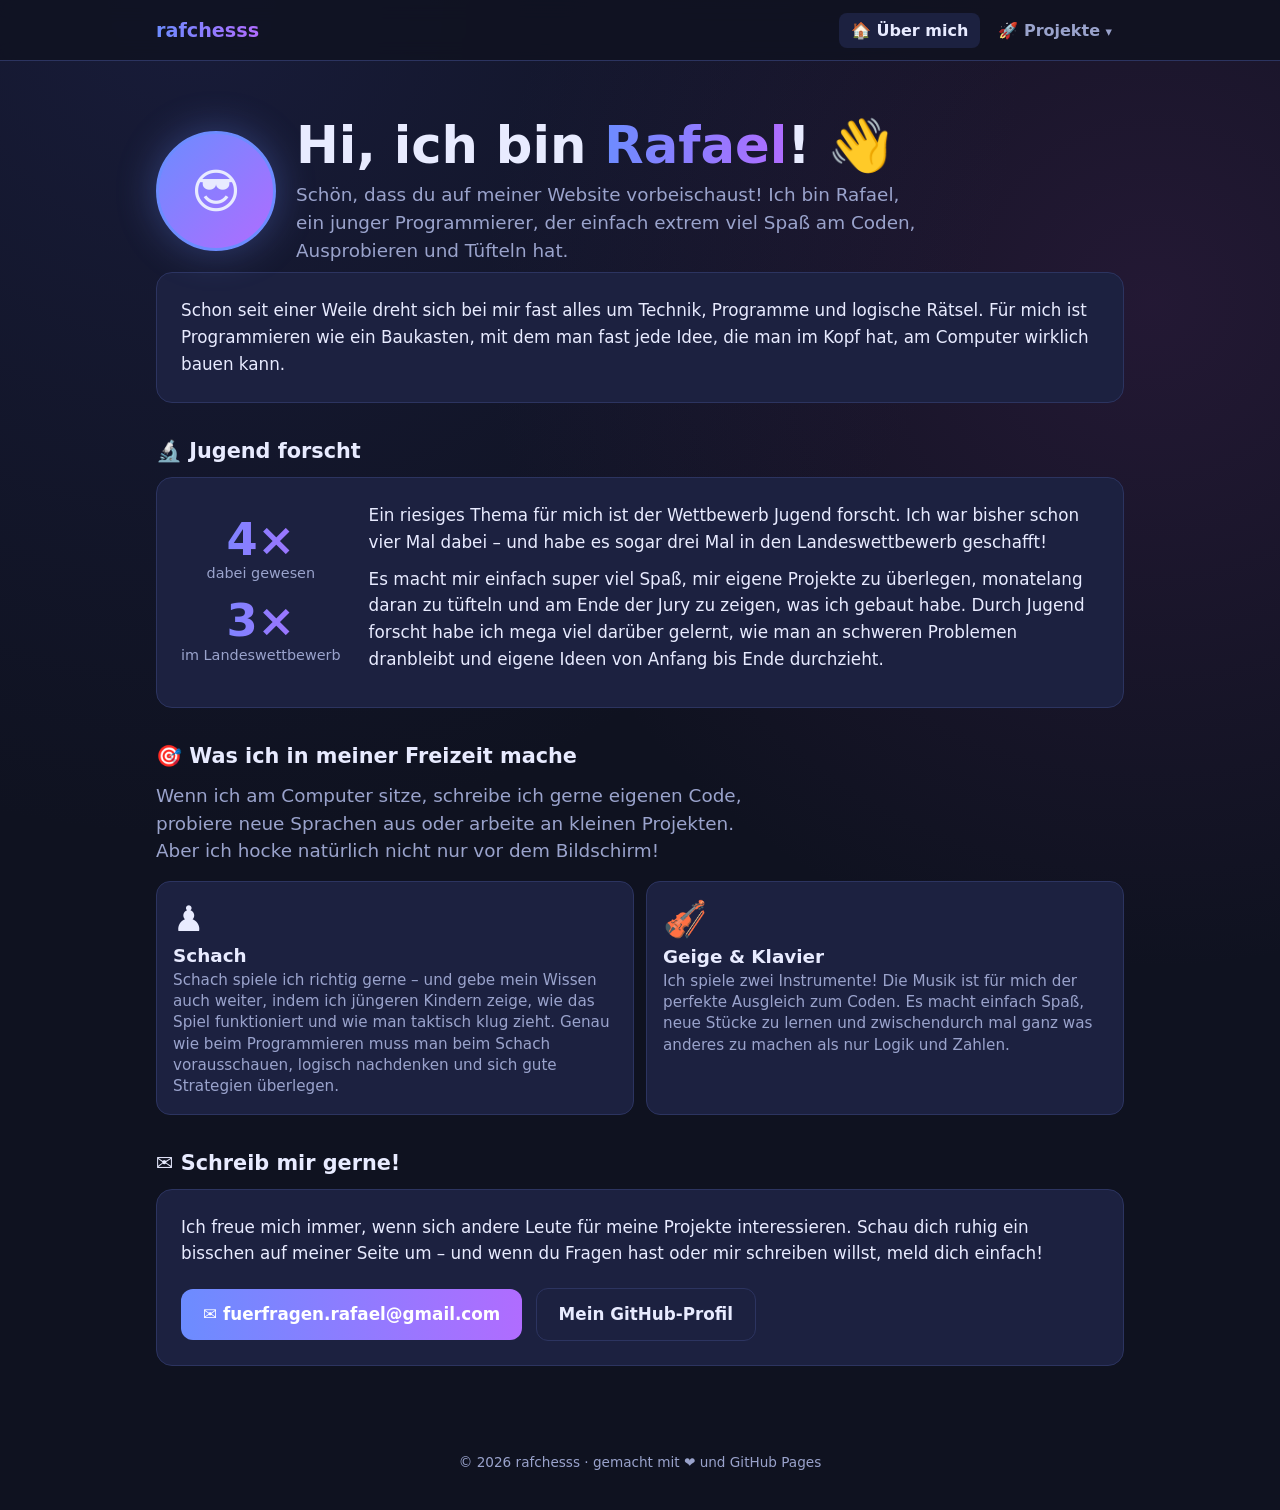
==== index.html @ bb2b8c10 "Persönliche Website: Über mich und Projekte Co-Authored-By: Claude Opus 5.5 <noreply@anthropic.com>" ====
<!DOCTYPE html>
<html lang="de">
<head>
<meta charset="UTF-8">
<meta name="viewport" content="width=device-width, initial-scale=1">
<title>rafchesss</title>
<style>
  :root {
    --bg: #0f1220; --bg2: #161a2e; --card: #1c2140; --card2: #232a50; --text: #e8ebff; --muted: #9aa3cc;
    --accent: #6c8cff; --accent2: #b06cff; --border: #2c3460; --ok: #4cd29a;
  }
  * { box-sizing: border-box; }
  html { scroll-behavior: smooth; }
  body {
    margin: 0; font-family: system-ui, "Segoe UI", sans-serif; color: var(--text); background: var(--bg);
    background-image: radial-gradient(circle at 15% 0%, #2a2f6b55, transparent 45%), radial-gradient(circle at 90% 20%, #5b2a6b44, transparent 40%);
    min-height: 100vh;
  }
  a { color: inherit; }

  /* ---------- Navigation ---------- */
  nav {
    position: sticky; top: 0; z-index: 10; backdrop-filter: blur(10px);
    background: #0f1220cc; border-bottom: 1px solid var(--border);
  }
  .nav-inner { max-width: 1000px; margin: 0 auto; padding: 0 16px; display: flex; align-items: center; gap: 6px; height: 60px; }
  .logo { font-weight: 800; font-size: 1.2rem; text-decoration: none; margin-right: auto;
    background: linear-gradient(90deg, var(--accent), var(--accent2)); -webkit-background-clip: text; background-clip: text; color: transparent; }
  .nav-link, .drop-btn {
    font: inherit; color: var(--muted); background: none; border: 0; cursor: pointer; text-decoration: none;
    padding: 8px 12px; border-radius: 8px; font-weight: 600;
  }
  .nav-link:hover, .drop-btn:hover, .nav-link.active, .drop-btn.active { color: var(--text); background: var(--card); }
  .dropdown { position: relative; }
  .drop-btn .arrow { display: inline-block; transition: transform .2s; font-size: .8em; }
  .dropdown.open .arrow { transform: rotate(180deg); }
  .drop-menu {
    position: absolute; right: 0; top: calc(100% + 8px); min-width: 260px; padding: 6px;
    background: var(--card); border: 1px solid var(--border); border-radius: 12px; box-shadow: 0 12px 40px #0008;
    display: none;
  }
  .dropdown.open .drop-menu { display: block; }
  .drop-menu a { display: flex; gap: 10px; align-items: center; padding: 10px 12px; border-radius: 8px; text-decoration: none; }
  .drop-menu a:hover { background: var(--card2); }
  .drop-menu .emoji { font-size: 1.4rem; }
  .drop-menu small { display: block; color: var(--muted); }
  .drop-menu hr { border: 0; border-top: 1px solid var(--border); margin: 6px 4px; }
  .drop-menu .soon { padding: 10px 12px; color: var(--muted); font-style: italic; }

  /* ---------- Inhalt ---------- */
  main { max-width: 1000px; margin: 0 auto; padding: 32px 16px 64px; }
  .page { animation: fade .3s ease; }
  @keyframes fade { from { opacity: 0; transform: translateY(8px); } to { opacity: 1; transform: none; } }
  h1 { font-size: clamp(2rem, 6vw, 3.2rem); margin: 0 0 8px; line-height: 1.1; }
  h2 { margin: 36px 0 14px; font-size: 1.3rem; }
  .gradient { background: linear-gradient(90deg, var(--accent), var(--accent2)); -webkit-background-clip: text; background-clip: text; color: transparent; }
  .lead { color: var(--muted); font-size: 1.15rem; margin: 0; max-width: 620px; line-height: 1.5; }
  .hero { padding: 24px 0 8px; }
  .greeting { color: var(--accent); font-weight: 700; margin-bottom: 6px; }

  .tiles { display: grid; grid-template-columns: repeat(auto-fit, minmax(170px, 1fr)); gap: 12px; margin-top: 28px; }
  .tile { background: var(--card); border: 1px solid var(--border); border-radius: 14px; padding: 16px; }
  .tile .num { font-size: 2rem; font-weight: 800; }
  .tile .lbl { color: var(--muted); font-size: .9rem; }

  .cards { display: grid; grid-template-columns: repeat(auto-fill, minmax(280px, 1fr)); gap: 16px; }
  .card {
    display: block; text-decoration: none; background: var(--card); border: 1px solid var(--border); border-radius: 16px;
    padding: 20px; transition: transform .15s, border-color .15s;
  }
  .card:hover { transform: translateY(-3px); border-color: var(--accent); }
  .card .emoji { font-size: 2.4rem; }
  .card h3 { margin: 10px 0 6px; font-size: 1.2rem; }
  .card p { margin: 0; color: var(--muted); line-height: 1.45; }
  .card.placeholder { border-style: dashed; display: flex; align-items: center; justify-content: center; color: var(--muted); min-height: 150px; text-align: center; }
  .card.placeholder:hover { transform: none; border-color: var(--border); }
  .tags { display: flex; flex-wrap: wrap; gap: 6px; margin-top: 12px; }
  .tag { font-size: .8rem; padding: 3px 9px; border-radius: 99px; background: var(--card2); color: var(--muted); }

  .ptitle { display: flex; align-items: center; gap: 14px; flex-wrap: wrap; }
  .pemoji { font-size: 1.1em; }
  .pshort { font-size: 1.25rem; font-weight: 600; color: var(--accent); margin: 4px 0 22px; }
  .pdesc { color: var(--text); font-size: 1.08rem; line-height: 1.65; max-width: 720px; margin: 0;
    background: var(--card); border: 1px solid var(--border); border-radius: 16px; padding: 20px 22px; }
  .pdesc p { margin: 0 0 14px; } .pdesc p:last-child { margin-bottom: 0; }
  .timeline { list-style: none; margin: 0; padding: 0 0 0 4px; position: relative; }
  .timeline::before { content: ''; position: absolute; left: 25px; top: 10px; bottom: 10px; width: 3px; border-radius: 3px;
    background: linear-gradient(var(--accent), var(--accent2)); }
  .timeline li { position: relative; display: flex; align-items: center; gap: 16px; padding: 8px 0; }
  .tl-dot { position: relative; z-index: 1; flex: 0 0 auto; width: 44px; height: 44px; border-radius: 50%; display: flex; align-items: center; justify-content: center;
    font-size: 1.3rem; background: var(--card); border: 2px solid var(--accent); }
  .tl-date { color: var(--muted); font-variant-numeric: tabular-nums; min-width: 92px; }
  .tl-text { font-weight: 700; font-size: 1.05rem; }
  .pbtns { margin-top: 28px; display: flex; gap: 10px; flex-wrap: wrap; }
  .pbtns .btn { margin: 0; }
  .project-head { display: flex; gap: 18px; align-items: center; flex-wrap: wrap; }
  .project-head .emoji { font-size: 4rem; }
  .btn {
    display: inline-block; text-decoration: none; font-weight: 700; padding: 12px 22px; border-radius: 12px;
    background: linear-gradient(90deg, var(--accent), var(--accent2)); color: #fff; margin-top: 20px;
  }
  .btn:hover { filter: brightness(1.1); }
  .btn.ghost { background: var(--card); border: 1px solid var(--border); color: var(--text); margin-left: 8px; }
  .features { display: grid; grid-template-columns: repeat(auto-fit, minmax(220px, 1fr)); gap: 12px; }
  .feature { background: var(--card); border: 1px solid var(--border); border-radius: 14px; padding: 16px; }
  .feature b { display: block; margin-bottom: 4px; }
  .feature span { color: var(--muted); font-size: .95rem; line-height: 1.4; }
  .about { background: var(--card); border: 1px solid var(--border); border-radius: 16px; padding: 24px; line-height: 1.6; font-size: 1.05rem; }
  .me { display: flex; gap: 20px; align-items: center; flex-wrap: wrap; }
  .avatar {
    flex: 0 0 auto; overflow: hidden; border: 3px solid var(--accent);
    width: 120px; height: 120px; border-radius: 50%; display: flex; align-items: center; justify-content: center; font-size: 3rem;
    background: linear-gradient(135deg, var(--accent), var(--accent2)); box-shadow: 0 0 40px #6c8cff55;
  }
  .facts { display: grid; grid-template-columns: repeat(auto-fit, minmax(220px, 1fr)); gap: 12px; }
  .avatar img { width: 100%; height: 100%; object-fit: cover; display: block; }
  .jf { display: grid; grid-template-columns: auto 1fr; gap: 28px; align-items: center; }
  .jf p { margin: 0 0 10px; }
  .jf-stats { display: flex; flex-direction: column; gap: 14px; text-align: center; }
  .jf-stats .num { font-size: 2.8rem; font-weight: 800; line-height: 1; }
  .jf-stats .lbl { color: var(--muted); font-size: .9rem; }
  .hobby .he { font-size: 2.2rem; margin-bottom: 6px; }
  .hobby b { font-size: 1.15rem; }
  @media (max-width: 560px) { .jf { grid-template-columns: 1fr; } .jf-stats { flex-direction: row; justify-content: space-around; } }
  .fact { display: flex; gap: 12px; align-items: center; background: var(--card); border: 1px solid var(--border); border-radius: 14px; padding: 14px 16px; }
  .fe { font-size: 1.8rem; }
  .fk { color: var(--muted); font-size: .85rem; }
  .fv { font-weight: 700; }
  .fv.empty { color: var(--muted); font-weight: 400; font-style: italic; }
  .tag.big { font-size: 1rem; padding: 6px 14px; }

  footer { text-align: center; color: var(--muted); font-size: .85rem; padding: 24px 16px 40px; }
  footer a { color: var(--text); font-weight: 700; }

  .legal-link { display: flex; align-items: center; justify-content: center; gap: 10px; margin-top: 40px; padding: 16px;
    background: var(--card); border: 1px solid var(--border); border-radius: 16px; text-decoration: none; font-weight: 700; font-size: 1.1rem; }
  .legal-link:hover { border-color: var(--accent); }
  .legal { max-width: 760px; }
  .legal h2 { margin-top: 32px; }
  .legal h3 { margin: 18px 0 6px; font-size: 1.05rem; }
  .legal p { line-height: 1.6; }
  .legal a { color: var(--accent); }
  .legal .about p { margin: 0; }
  .legal .fill { color: #ff7b7b; font-weight: 700; }
  .legal small { color: var(--muted); }

  @media (max-width: 560px) {
    .nav-link, .drop-btn { padding: 8px 8px; }
    .drop-menu { position: fixed; left: 12px; right: 12px; top: 64px; min-width: 0; }
    .btn.ghost { margin-left: 0; }
  }
</style>
</head>
<body>

<nav>
  <div class="nav-inner">
    <a class="logo" href="#home" id="logo"></a>
    <a class="nav-link" href="#home" data-page="home">🏠 Über mich</a>
    <div class="dropdown" id="dropdown">
      <button class="drop-btn" id="dropBtn" aria-haspopup="true" aria-expanded="false">🚀 Projekte <span class="arrow">▾</span></button>
      <div class="drop-menu" id="dropMenu"></div>
    </div>
  </div>
</nav>

<main id="app"></main>

<footer id="footer"></footer>

<script>
/* =====================================================================
   HIER KANNST DU DEINE SEITE ÄNDERN – einfach den Text zwischen den
   Anführungszeichen '…' austauschen. Den Rest musst du nicht anfassen.
   ===================================================================== */

const ICH = {
  name: 'rafchesss',            // steht oben links im Menü
  vorname: 'Rafael',
  profilbild: 'https://github.com/rafchesss-blip.png?size=240',
  github: 'https://github.com/rafchesss-blip',
  // E-Mail in zwei Teilen, damit Spam-Programme sie schwerer finden
  email: ['fuerfragen.rafael', 'gmail.com'],

  intro: 'Schön, dass du auf meiner Website vorbeischaust! Ich bin Rafael, ein junger Programmierer, der einfach extrem viel Spaß am Coden, Ausprobieren und Tüfteln hat.',

  ueberMich: 'Schon seit einer Weile dreht sich bei mir fast alles um Technik, Programme und logische Rätsel. Für mich ist Programmieren wie ein Baukasten, mit dem man fast jede Idee, die man im Kopf hat, am Computer wirklich bauen kann.',

  jugendForscht: {
    teilnahmen: 4,
    landeswettbewerb: 3,
    text: [
      'Ein riesiges Thema für mich ist der Wettbewerb Jugend forscht. Ich war bisher schon vier Mal dabei – und habe es sogar drei Mal in den Landeswettbewerb geschafft!',
      'Es macht mir einfach super viel Spaß, mir eigene Projekte zu überlegen, monatelang daran zu tüfteln und am Ende der Jury zu zeigen, was ich gebaut habe. Durch Jugend forscht habe ich mega viel darüber gelernt, wie man an schweren Problemen dranbleibt und eigene Ideen von Anfang bis Ende durchzieht.',
    ],
  },

  freizeit: 'Wenn ich am Computer sitze, schreibe ich gerne eigenen Code, probiere neue Sprachen aus oder arbeite an kleinen Projekten. Aber ich hocke natürlich nicht nur vor dem Bildschirm!',

  // Hobbys: [Emoji, Titel, Text]
  hobbys: [
    ['♟️', 'Schach', 'Schach spiele ich richtig gerne – und gebe mein Wissen auch weiter, indem ich jüngeren Kindern zeige, wie das Spiel funktioniert und wie man taktisch klug zieht. Genau wie beim Programmieren muss man beim Schach vorausschauen, logisch nachdenken und sich gute Strategien überlegen.'],
    ['🎻', 'Geige & Klavier', 'Ich spiele zwei Instrumente! Die Musik ist für mich der perfekte Ausgleich zum Coden. Es macht einfach Spaß, neue Stücke zu lernen und zwischendurch mal ganz was anderes zu machen als nur Logik und Zahlen.'],
  ],

  // ---------- IMPRESSUM ----------
  // Zurzeit ausgeschaltet. Zum Einschalten auf true setzen – dann erscheint
  // unten auf „Über mich“ und in der Fußzeile ein Link zum Impressum.
  impressumAnzeigen: false,
  // Alles in [eckigen Klammern] MUSST du durch echte Angaben ersetzen –
  // solange etwas in [Klammern] steht, wird es im Impressum rot angezeigt.
  // Die Adresse muss eine echte Post-Adresse sein (kein Postfach).
  impressum: {
    name: 'Rafael [NACHNAME]',
    strasse: '[Straße Hausnummer]',
    ort: '[PLZ Ort]',
    telefon: '',                // optional, z. B. '+49 123 456789' – leer lassen = wird nicht angezeigt
    // Wenn du unter 18 bist: Name eines Elternteils, der mitverantwortlich ist (gleiche Adresse).
    // Leer lassen '' = wird nicht angezeigt.
    elternteil: '[Vorname Nachname eines Elternteils]',
  },

  kontakt: 'Ich freue mich immer, wenn sich andere Leute für meine Projekte interessieren. Schau dich ruhig ein bisschen auf meiner Seite um – und wenn du Fragen hast oder mir schreiben willst, meld dich einfach!',
};

// So ist jedes Projekt aufgebaut:
//   name, emoji, kurz (ca. 5 Wörter), beschreibung (lang),
//   timeline: [Datum, Emoji, 2–3 Wörter], link (zum Austesten), code (GitHub)
const PROJEKTE = [
  {
    id: 'tipplerner',
    name: 'Tipplerner',
    emoji: '⌨️',
    kurz: '10-Finger-Tippen spielerisch lernen',
    // Lange Beschreibung: jeder Text in '…' ist ein eigener Absatz
    beschreibung: [
      'Ich wollte einfach mal etwas Neues lernen – und weil ich das 10-Finger-Tippen noch nicht konnte, habe ich mir genau das ausgesucht. Wer blind mit allen zehn Fingern tippt, schreibt nicht nur viel schneller, sondern muss auch nicht ständig auf die Tastatur schauen. Gerade beim Programmieren ist das super praktisch!',
      'Im Internet gibt es zwar viele Websites zum Tippen-Lernen, aber die meisten sind entweder ziemlich schlecht gemacht oder kosten Geld. Deshalb habe ich beschlossen: Ich baue mir mein eigenes Programm – kostenlos, ohne Werbung und genau so, wie ich es mir vorstelle.',
      'Besonders wichtig war mir, dass man selbst auswählen kann, was man üben möchte. Man gibt einfach die Tasten ein, die man gerade lernt, und der Tipplerner sucht dazu passende echte deutsche Wörter heraus. Gibt es mit diesen Tasten nicht genug Wörter, bekommt man zufällige Buchstabenfolgen. Am Ende sieht man, wie viele Wörter pro Minute (WPM) man geschafft hat und wie viel Prozent richtig waren.',
      'Danach kam mir die Idee, Spiele einzubauen, damit das Üben mehr Spaß macht: Buchstaben-Ballons, die auf spitze Spieße zufallen, Plattformen, die langsam in der Lava versinken, ein Autorennen gegen Computer-Autos oder sogar gegen den eigenen Rekord – und ein brennendes Seil, an dem man bis ins Weltall zur ISS klettert.',
      'Als ich die Spiele dann selbst ausprobiert habe, habe ich gemerkt, dass sie wirklich effektiv sind: Man will unbedingt weiterkommen und tippt dabei ganz automatisch schneller und genauer. So lernt man fast nebenbei – und hat trotzdem Spaß dabei.',
    ],
    timeline: [
      ['02.10.2026', '⌨️', 'Training gebaut'],
      ['03.10.2026', '🎈', 'Ballon-Spiel'],
      ['03.10.2026', '🌋', 'Lava-Spiel'],
      ['03.10.2026', '🏎️', 'Autorennen'],
      ['03.10.2026', '🧗', 'Seil-Klettern'],
      ['03.10.2026', '🌐', 'Online gestellt'],
    ],
    link: 'https://rafchesss-blip.github.io/tipplerner/',
    code: 'https://github.com/rafchesss-blip/tipplerner',
  },
  // Neues Projekt? Einfach den Block oben kopieren und hier einfügen.
];

/* ===================================================================== */

const $ = id => document.getElementById(id);
const esc = s => String(s).replace(/[&<>"']/g, c => ({ '&': '&amp;', '<': '&lt;', '>': '&gt;', '"': '&quot;', "'": '&#39;' }[c]));

function projectCard(p) {
  return `<a class="card" href="#projekt/${p.id}">
    <div class="emoji">${p.emoji}</div>
    <h3>${esc(p.name)}</h3>
    <p>${esc(p.kurz)}</p>
    <div class="tags">${(p.tags || []).map(t => `<span class="tag">${esc(t)}</span>`).join('')}</div>
  </a>`;
}

const PAGES = {
  home() {
    const jf = ICH.jugendForscht;
    return `
      <section class="hero">
        <div class="me">
          <div class="avatar"><img src="${esc(ICH.profilbild)}" alt="Profilbild von ${esc(ICH.vorname)}"
               onerror="this.parentNode.textContent='😎'"></div>
          <div>
            <h1>Hi, ich bin <span class="gradient">${esc(ICH.vorname)}</span>! 👋</h1>
            <p class="lead">${esc(ICH.intro)}</p>
          </div>
        </div>
      </section>

      <div class="about"><p style="margin:0">${esc(ICH.ueberMich)}</p></div>

      <h2>🔬 Jugend forscht</h2>
      <div class="about jf">
        <div class="jf-stats">
          <div><div class="num gradient">${jf.teilnahmen}×</div><div class="lbl">dabei gewesen</div></div>
          <div><div class="num gradient">${jf.landeswettbewerb}×</div><div class="lbl">im Landeswettbewerb</div></div>
        </div>
        <div>${jf.text.map(t => `<p>${esc(t)}</p>`).join('')}</div>
      </div>

      <h2>🎯 Was ich in meiner Freizeit mache</h2>
      <p class="lead" style="margin-bottom:16px">${esc(ICH.freizeit)}</p>
      <div class="features">
        ${ICH.hobbys.map(([e, t, d]) => `<div class="feature hobby"><div class="he">${e}</div><b>${esc(t)}</b><span>${esc(d)}</span></div>`).join('')}
      </div>

      <h2>✉️ Schreib mir gerne!</h2>
      <div class="about">
        <p style="margin-top:0">${esc(ICH.kontakt)}</p>
        <a class="btn" style="margin-top:4px" href="mailto:${esc(ICH.email.join('@'))}">✉️ ${esc(ICH.email.join('@'))}</a>
        <a class="btn ghost" style="margin-top:4px" href="${esc(ICH.github)}">Mein GitHub-Profil</a>
      </div>

      ${ICH.impressumAnzeigen ? `<a class="legal-link" href="#impressum">⚖️ Impressum &amp; Datenschutz</a>` : ''}`;
  },
  impressum() {
    if (!ICH.impressumAnzeigen) return PAGES.notfound();
    const im = ICH.impressum;
    // Platzhalter in [Klammern] rot markieren, damit man sie nicht vergisst
    const f = v => v.includes('[') ? `<span class="fill">${esc(v)}</span>` : esc(v);
    const mail = esc(ICH.email.join('@'));
    const adresse = `${f(im.strasse)}, ${f(im.ort)}`;
    return `<div class="legal">
      <h1>⚖️ Impressum</h1>
      <p class="lead">Angaben gemäß § 5 Digitale-Dienste-Gesetz (DDG)</p>

      <h2>Anbieter</h2>
      <div class="about"><p>${f(im.name)}<br>${f(im.strasse)}<br>${f(im.ort)}<br>Deutschland</p></div>

      <h2>Kontakt</h2>
      <div class="about"><p>E-Mail: <a href="mailto:${mail}">${mail}</a>${im.telefon ? `<br>Telefon: ${esc(im.telefon)}` : ''}</p></div>

      <h2>Verantwortlich für den Inhalt nach § 18 Abs. 2 MStV</h2>
      <div class="about"><p>${f(im.name)}${im.elternteil ? `<br>${f(im.elternteil)} (erziehungsberechtigt)` : ''}<br>${adresse}</p></div>

      <h2>Haftungsausschluss</h2>
      <h3>Haftung für Inhalte</h3>
      <p>Die Inhalte dieser Seite wurden mit größter Sorgfalt erstellt. Für die Richtigkeit, Vollständigkeit und Aktualität
         der Inhalte kann ich jedoch keine Gewähr übernehmen. Als Diensteanbieter bin ich gemäß § 7 Abs. 1 DDG für eigene
         Inhalte auf diesen Seiten nach den allgemeinen Gesetzen verantwortlich. Nach §§ 8 bis 10 DDG bin ich jedoch nicht
         verpflichtet, übermittelte oder gespeicherte fremde Informationen zu überwachen oder nach Umständen zu forschen,
         die auf eine rechtswidrige Tätigkeit hinweisen. Sobald mir Rechtsverletzungen bekannt werden, entferne ich die
         entsprechenden Inhalte umgehend.</p>
      <h3>Haftung für Links</h3>
      <p>Diese Seite enthält Links zu externen Websites Dritter (z. B. GitHub), auf deren Inhalte ich keinen Einfluss habe.
         Für die Inhalte der verlinkten Seiten ist stets der jeweilige Anbieter oder Betreiber verantwortlich. Zum Zeitpunkt
         der Verlinkung waren keine Rechtsverstöße erkennbar. Werden mir Rechtsverletzungen bekannt, entferne ich solche
         Links umgehend.</p>
      <h3>Urheberrecht</h3>
      <p>Die von mir erstellten Inhalte und Programme auf dieser Seite unterliegen dem deutschen Urheberrecht. Eine
         Vervielfältigung, Bearbeitung oder Verbreitung außerhalb der Grenzen des Urheberrechts bedarf meiner vorherigen
         Zustimmung, soweit im jeweiligen Code-Projekt auf GitHub keine andere Lizenz angegeben ist.</p>

      <h1 style="margin-top:56px">🔒 Datenschutz</h1>
      <p class="lead">Informationen nach Art. 13 Datenschutz-Grundverordnung (DSGVO)</p>

      <h2>Verantwortlicher</h2>
      <p>Verantwortlich für die Datenverarbeitung auf dieser Website ist ${f(im.name)}${im.elternteil ? ` (gemeinsam mit ${f(im.elternteil)})` : ''},
         ${adresse}, E-Mail: <a href="mailto:${mail}">${mail}</a>.</p>

      <h2>Hosting bei GitHub Pages</h2>
      <p>Diese Website und meine Projekte (z. B. der Tipplerner) werden bei GitHub Pages gehostet, einem Dienst der
         GitHub, Inc., 88 Colin P. Kelly Jr. Street, San Francisco, CA 94107, USA. Beim Aufruf der Seiten verarbeitet
         GitHub technisch notwendige Daten, insbesondere deine IP-Adresse, Datum und Uhrzeit des Zugriffs sowie Angaben
         zu Browser und Betriebssystem (Server-Logfiles). Das ist nötig, damit die Seite ausgeliefert und sicher betrieben
         werden kann. Rechtsgrundlage ist Art. 6 Abs. 1 lit. f DSGVO (berechtigtes Interesse an einer stabilen und sicheren
         Bereitstellung der Website). Dabei können Daten in die USA übermittelt werden; GitHub ist nach dem EU-US Data
         Privacy Framework zertifiziert. Mehr dazu in der
         <a href="https://docs.github.com/de/site-policy/privacy-policies/github-general-privacy-statement">Datenschutzerklärung von GitHub</a>.</p>
      <p>Mein Profilbild wird direkt von github.com geladen; auch dabei wird deine IP-Adresse an GitHub übertragen.</p>

      <h2>Keine Cookies, kein Tracking</h2>
      <p>Ich verwende keine Cookies, keine Analyse- oder Tracking-Tools und keine Werbung. Einige Projekte (z. B. der
         Tipplerner) speichern Einstellungen nur lokal in deinem Browser (Local Storage). Diese Daten bleiben auf deinem
         Gerät, werden nicht an mich übertragen und können jederzeit über die Browser-Einstellungen gelöscht werden.</p>

      <h2>Kontakt per E-Mail</h2>
      <p>Wenn du mir eine E-Mail schreibst, verwende ich deine Angaben (E-Mail-Adresse, Inhalt der Nachricht) nur, um dir
         zu antworten. Rechtsgrundlage ist Art. 6 Abs. 1 lit. f DSGVO. Die Nachricht wird gelöscht, sobald sie nicht mehr
         gebraucht wird.</p>

      <h2>Deine Rechte</h2>
      <p>Du hast das Recht auf Auskunft (Art. 15 DSGVO), Berichtigung (Art. 16), Löschung (Art. 17), Einschränkung der
         Verarbeitung (Art. 18), Datenübertragbarkeit (Art. 20) und Widerspruch (Art. 21). Außerdem kannst du dich bei
         einer Datenschutz-Aufsichtsbehörde beschweren (Art. 77 DSGVO). Schreib mir dafür einfach eine E-Mail.</p>

      <p><small>Stand: Oktober 2026</small></p>
      <a class="btn" href="#home">← Zurück</a>
    </div>`;
  },
  projekte() {
    return `<h1>🚀 Projekte</h1><p class="lead">Alles, was ich bisher gebaut habe.</p><h2></h2>
      <div class="cards">${PROJEKTE.map(projectCard).join('')}<div class="card placeholder">🛠️ Nächstes Projekt<br>kommt bald …</div></div>`;
  },
  projekt(id) {
    const p = PROJEKTE.find(x => x.id === id);
    if (!p) return PAGES.notfound();
    return `
      <h1 class="ptitle">${esc(p.name)} <span class="pemoji">${p.emoji}</span></h1>
      <p class="pshort">${esc(p.kurz)}</p>
      <div class="pdesc">${[].concat(p.beschreibung).map(t => `<p>${esc(t)}</p>`).join('')}</div>
      ${p.timeline && p.timeline.length ? `
      <h2>🗓️ Timeline</h2>
      <ol class="timeline">
        ${p.timeline.map(([d, e, t]) => `
          <li><span class="tl-dot">${e}</span><span class="tl-date">${esc(d)}</span><span class="tl-text">${esc(t)}</span></li>`).join('')}
      </ol>` : ''}
      <div class="pbtns">
        ${p.link ? `<a class="btn" href="${esc(p.link)}">▶ Austesten</a>` : ''}
        ${p.code ? `<a class="btn ghost" href="${esc(p.code)}">💻 Code ansehen</a>` : ''}
      </div>`;
  },
  notfound() {
    return `<h1>🤔 Nicht gefunden</h1><p class="lead">Diese Seite gibt es nicht.</p><a class="btn" href="#home">Zurück zu Home</a>`;
  },
};

function render() {
  const [page, arg] = (location.hash.slice(1) || 'home').split('/');
  const fn = PAGES[page] || PAGES.notfound;
  $('app').innerHTML = `<div class="page">${fn(arg)}</div>`;
  document.querySelectorAll('.nav-link').forEach(a => a.classList.toggle('active', a.dataset.page === page));
  $('dropBtn').classList.toggle('active', page === 'projekt' || page === 'projekte');
  closeMenu();
  window.scrollTo(0, 0);
  const p = page === 'projekt' && PROJEKTE.find(x => x.id === arg);
  document.title = p ? `${p.name} – ${ICH.name}` : page === 'impressum' ? `Impressum – ${ICH.name}` : ICH.name;
}

function buildMenu() {
  $('dropMenu').innerHTML = PROJEKTE.map(p => `
    <a href="#projekt/${p.id}"><span class="emoji">${p.emoji}</span><span>${esc(p.name)}<small>${esc(p.kurz)}</small></span></a>`).join('')
    + `<div class="soon">🛠️ Mehr kommt bald …</div><hr><a href="#projekte"><span class="emoji">📂</span><span>Alle Projekte</span></a>`;
}

function closeMenu() { $('dropdown').classList.remove('open'); $('dropBtn').setAttribute('aria-expanded', 'false'); }
$('dropBtn').addEventListener('click', e => {
  e.stopPropagation();
  const open = $('dropdown').classList.toggle('open');
  $('dropBtn').setAttribute('aria-expanded', open);
});
document.addEventListener('click', e => { if (!$('dropdown').contains(e.target)) closeMenu(); });
document.addEventListener('keydown', e => { if (e.key === 'Escape') closeMenu(); });
window.addEventListener('hashchange', render);

$('logo').textContent = ICH.name;
$('footer').innerHTML = `© ${new Date().getFullYear()} ${esc(ICH.name)} · gemacht mit ❤️ und GitHub Pages`
  + (ICH.impressumAnzeigen ? ` · <a href="#impressum">Impressum &amp; Datenschutz</a>` : '');
buildMenu();
render();
</script>
</body>
</html>
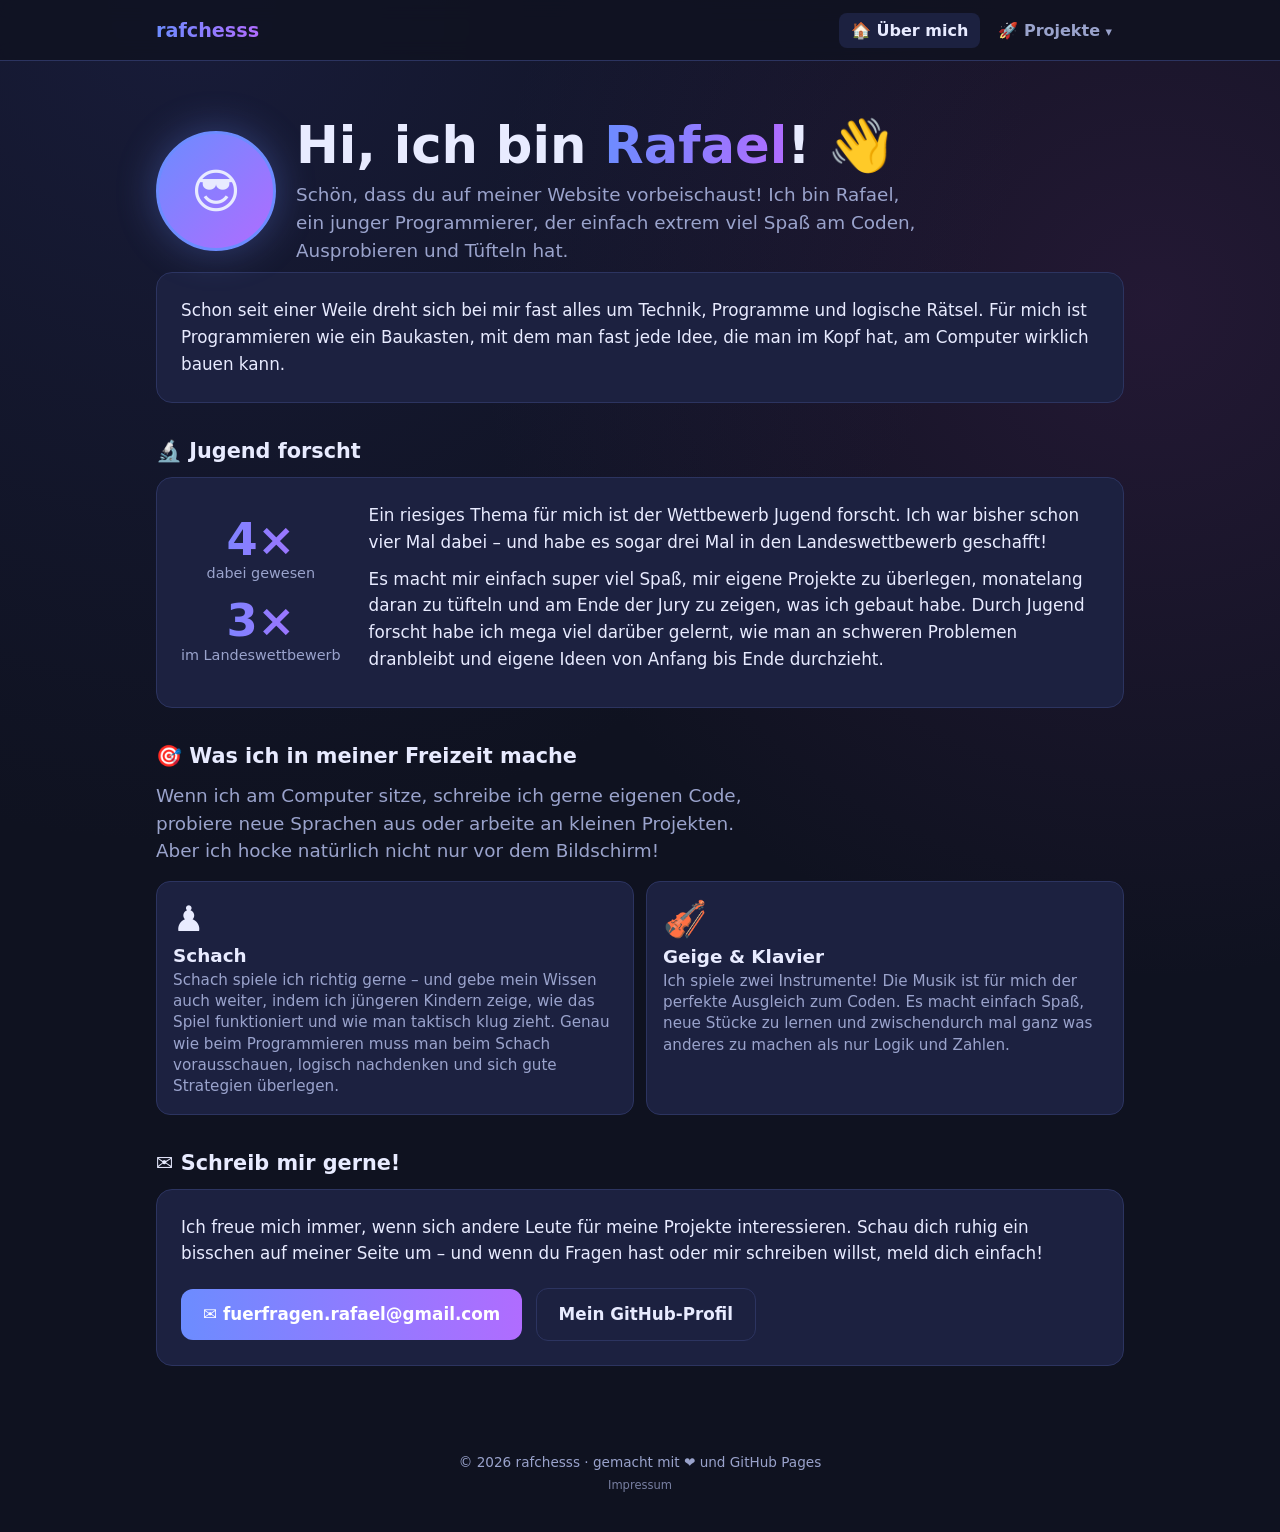
==== commit 59bd7fe3: "Kurzes Impressum in der Fußzeile, externe Links im neuen Tab Co-Authored-By: Claude Opus 5.5 <norepl" ====
--- a/index.html
+++ b/index.html
@@ -130,19 +130,11 @@
   .tag.big { font-size: 1rem; padding: 6px 14px; }
 
   footer { text-align: center; color: var(--muted); font-size: .85rem; padding: 24px 16px 40px; }
-  footer a { color: var(--text); font-weight: 700; }
-
-  .legal-link { display: flex; align-items: center; justify-content: center; gap: 10px; margin-top: 40px; padding: 16px;
-    background: var(--card); border: 1px solid var(--border); border-radius: 16px; text-decoration: none; font-weight: 700; font-size: 1.1rem; }
-  .legal-link:hover { border-color: var(--accent); }
-  .legal { max-width: 760px; }
-  .legal h2 { margin-top: 32px; }
-  .legal h3 { margin: 18px 0 6px; font-size: 1.05rem; }
-  .legal p { line-height: 1.6; }
+  footer .imp { display: block; width: fit-content; margin: 8px auto 0; font-size: .72rem; color: var(--muted); text-decoration: none; opacity: .75; }
+  footer .imp:hover { text-decoration: underline; opacity: 1; }
+  .legal { max-width: 640px; }
+  .legal p { line-height: 1.6; margin: 0 0 10px; } .legal p:last-child { margin-bottom: 0; }
   .legal a { color: var(--accent); }
-  .legal .about p { margin: 0; }
-  .legal .fill { color: #ff7b7b; font-weight: 700; }
-  .legal small { color: var(--muted); }
 
   @media (max-width: 560px) {
     .nav-link, .drop-btn { padding: 8px 8px; }
@@ -204,21 +196,12 @@
   ],
 
   // ---------- IMPRESSUM ----------
-  // Zurzeit ausgeschaltet. Zum Einschalten auf true setzen – dann erscheint
-  // unten auf „Über mich“ und in der Fußzeile ein Link zum Impressum.
-  impressumAnzeigen: false,
-  // Alles in [eckigen Klammern] MUSST du durch echte Angaben ersetzen –
-  // solange etwas in [Klammern] steht, wird es im Impressum rot angezeigt.
-  // Die Adresse muss eine echte Post-Adresse sein (kein Postfach).
-  impressum: {
-    name: 'Rafael [NACHNAME]',
-    strasse: '[Straße Hausnummer]',
-    ort: '[PLZ Ort]',
-    telefon: '',                // optional, z. B. '+49 123 456789' – leer lassen = wird nicht angezeigt
-    // Wenn du unter 18 bist: Name eines Elternteils, der mitverantwortlich ist (gleiche Adresse).
-    // Leer lassen '' = wird nicht angezeigt.
-    elternteil: '[Vorname Nachname eines Elternteils]',
-  },
+  // Steht klein unten in der Fußzeile. Jeder Text in '…' ist ein eigener Absatz.
+  impressum: [
+    'Dies ist eine rein private Website ohne geschäftliche Zwecke.',
+    'Hier wird nichts verkauft, es gibt keine Werbung und ich verdiene mit dieser Seite kein Geld. Ich stelle mich nur kurz vor und zeige meine eigenen Programmier-Projekte.',
+    'Die Seite wird bei GitHub Pages gehostet. Ich selbst verwende keine Cookies und kein Tracking.',
+  ],
 
   kontakt: 'Ich freue mich immer, wenn sich andere Leute für meine Projekte interessieren. Schau dich ruhig ein bisschen auf meiner Seite um – und wenn du Fragen hast oder mir schreiben willst, meld dich einfach!',
 };
@@ -304,83 +287,17 @@
       <div class="about">
         <p style="margin-top:0">${esc(ICH.kontakt)}</p>
         <a class="btn" style="margin-top:4px" href="mailto:${esc(ICH.email.join('@'))}">✉️ ${esc(ICH.email.join('@'))}</a>
-        <a class="btn ghost" style="margin-top:4px" href="${esc(ICH.github)}">Mein GitHub-Profil</a>
+        <a class="btn ghost" style="margin-top:4px" href="${esc(ICH.github)}" target="_blank" rel="noopener">Mein GitHub-Profil</a>
+      </div>`;
+  },
+  impressum() {
+    const mail = esc(ICH.email.join('@'));
+    return `<div class="legal">
+      <h1>Impressum</h1>
+      <div class="about">
+        ${ICH.impressum.map(t => `<p>${esc(t)}</p>`).join('')}
+        <p>Kontakt: <a href="mailto:${mail}">${mail}</a></p>
       </div>
-
-      ${ICH.impressumAnzeigen ? `<a class="legal-link" href="#impressum">⚖️ Impressum &amp; Datenschutz</a>` : ''}`;
-  },
-  impressum() {
-    if (!ICH.impressumAnzeigen) return PAGES.notfound();
-    const im = ICH.impressum;
-    // Platzhalter in [Klammern] rot markieren, damit man sie nicht vergisst
-    const f = v => v.includes('[') ? `<span class="fill">${esc(v)}</span>` : esc(v);
-    const mail = esc(ICH.email.join('@'));
-    const adresse = `${f(im.strasse)}, ${f(im.ort)}`;
-    return `<div class="legal">
-      <h1>⚖️ Impressum</h1>
-      <p class="lead">Angaben gemäß § 5 Digitale-Dienste-Gesetz (DDG)</p>
-
-      <h2>Anbieter</h2>
-      <div class="about"><p>${f(im.name)}<br>${f(im.strasse)}<br>${f(im.ort)}<br>Deutschland</p></div>
-
-      <h2>Kontakt</h2>
-      <div class="about"><p>E-Mail: <a href="mailto:${mail}">${mail}</a>${im.telefon ? `<br>Telefon: ${esc(im.telefon)}` : ''}</p></div>
-
-      <h2>Verantwortlich für den Inhalt nach § 18 Abs. 2 MStV</h2>
-      <div class="about"><p>${f(im.name)}${im.elternteil ? `<br>${f(im.elternteil)} (erziehungsberechtigt)` : ''}<br>${adresse}</p></div>
-
-      <h2>Haftungsausschluss</h2>
-      <h3>Haftung für Inhalte</h3>
-      <p>Die Inhalte dieser Seite wurden mit größter Sorgfalt erstellt. Für die Richtigkeit, Vollständigkeit und Aktualität
-         der Inhalte kann ich jedoch keine Gewähr übernehmen. Als Diensteanbieter bin ich gemäß § 7 Abs. 1 DDG für eigene
-         Inhalte auf diesen Seiten nach den allgemeinen Gesetzen verantwortlich. Nach §§ 8 bis 10 DDG bin ich jedoch nicht
-         verpflichtet, übermittelte oder gespeicherte fremde Informationen zu überwachen oder nach Umständen zu forschen,
-         die auf eine rechtswidrige Tätigkeit hinweisen. Sobald mir Rechtsverletzungen bekannt werden, entferne ich die
-         entsprechenden Inhalte umgehend.</p>
-      <h3>Haftung für Links</h3>
-      <p>Diese Seite enthält Links zu externen Websites Dritter (z. B. GitHub), auf deren Inhalte ich keinen Einfluss habe.
-         Für die Inhalte der verlinkten Seiten ist stets der jeweilige Anbieter oder Betreiber verantwortlich. Zum Zeitpunkt
-         der Verlinkung waren keine Rechtsverstöße erkennbar. Werden mir Rechtsverletzungen bekannt, entferne ich solche
-         Links umgehend.</p>
-      <h3>Urheberrecht</h3>
-      <p>Die von mir erstellten Inhalte und Programme auf dieser Seite unterliegen dem deutschen Urheberrecht. Eine
-         Vervielfältigung, Bearbeitung oder Verbreitung außerhalb der Grenzen des Urheberrechts bedarf meiner vorherigen
-         Zustimmung, soweit im jeweiligen Code-Projekt auf GitHub keine andere Lizenz angegeben ist.</p>
-
-      <h1 style="margin-top:56px">🔒 Datenschutz</h1>
-      <p class="lead">Informationen nach Art. 13 Datenschutz-Grundverordnung (DSGVO)</p>
-
-      <h2>Verantwortlicher</h2>
-      <p>Verantwortlich für die Datenverarbeitung auf dieser Website ist ${f(im.name)}${im.elternteil ? ` (gemeinsam mit ${f(im.elternteil)})` : ''},
-         ${adresse}, E-Mail: <a href="mailto:${mail}">${mail}</a>.</p>
-
-      <h2>Hosting bei GitHub Pages</h2>
-      <p>Diese Website und meine Projekte (z. B. der Tipplerner) werden bei GitHub Pages gehostet, einem Dienst der
-         GitHub, Inc., 88 Colin P. Kelly Jr. Street, San Francisco, CA 94107, USA. Beim Aufruf der Seiten verarbeitet
-         GitHub technisch notwendige Daten, insbesondere deine IP-Adresse, Datum und Uhrzeit des Zugriffs sowie Angaben
-         zu Browser und Betriebssystem (Server-Logfiles). Das ist nötig, damit die Seite ausgeliefert und sicher betrieben
-         werden kann. Rechtsgrundlage ist Art. 6 Abs. 1 lit. f DSGVO (berechtigtes Interesse an einer stabilen und sicheren
-         Bereitstellung der Website). Dabei können Daten in die USA übermittelt werden; GitHub ist nach dem EU-US Data
-         Privacy Framework zertifiziert. Mehr dazu in der
-         <a href="https://docs.github.com/de/site-policy/privacy-policies/github-general-privacy-statement">Datenschutzerklärung von GitHub</a>.</p>
-      <p>Mein Profilbild wird direkt von github.com geladen; auch dabei wird deine IP-Adresse an GitHub übertragen.</p>
-
-      <h2>Keine Cookies, kein Tracking</h2>
-      <p>Ich verwende keine Cookies, keine Analyse- oder Tracking-Tools und keine Werbung. Einige Projekte (z. B. der
-         Tipplerner) speichern Einstellungen nur lokal in deinem Browser (Local Storage). Diese Daten bleiben auf deinem
-         Gerät, werden nicht an mich übertragen und können jederzeit über die Browser-Einstellungen gelöscht werden.</p>
-
-      <h2>Kontakt per E-Mail</h2>
-      <p>Wenn du mir eine E-Mail schreibst, verwende ich deine Angaben (E-Mail-Adresse, Inhalt der Nachricht) nur, um dir
-         zu antworten. Rechtsgrundlage ist Art. 6 Abs. 1 lit. f DSGVO. Die Nachricht wird gelöscht, sobald sie nicht mehr
-         gebraucht wird.</p>
-
-      <h2>Deine Rechte</h2>
-      <p>Du hast das Recht auf Auskunft (Art. 15 DSGVO), Berichtigung (Art. 16), Löschung (Art. 17), Einschränkung der
-         Verarbeitung (Art. 18), Datenübertragbarkeit (Art. 20) und Widerspruch (Art. 21). Außerdem kannst du dich bei
-         einer Datenschutz-Aufsichtsbehörde beschweren (Art. 77 DSGVO). Schreib mir dafür einfach eine E-Mail.</p>
-
-      <p><small>Stand: Oktober 2026</small></p>
       <a class="btn" href="#home">← Zurück</a>
     </div>`;
   },
@@ -402,8 +319,8 @@
           <li><span class="tl-dot">${e}</span><span class="tl-date">${esc(d)}</span><span class="tl-text">${esc(t)}</span></li>`).join('')}
       </ol>` : ''}
       <div class="pbtns">
-        ${p.link ? `<a class="btn" href="${esc(p.link)}">▶ Austesten</a>` : ''}
-        ${p.code ? `<a class="btn ghost" href="${esc(p.code)}">💻 Code ansehen</a>` : ''}
+        ${p.link ? `<a class="btn" href="${esc(p.link)}" target="_blank" rel="noopener">▶ Austesten</a>` : ''}
+        ${p.code ? `<a class="btn ghost" href="${esc(p.code)}" target="_blank" rel="noopener">💻 Code ansehen</a>` : ''}
       </div>`;
   },
   notfound() {
@@ -441,7 +358,7 @@
 
 $('logo').textContent = ICH.name;
 $('footer').innerHTML = `© ${new Date().getFullYear()} ${esc(ICH.name)} · gemacht mit ❤️ und GitHub Pages`
-  + (ICH.impressumAnzeigen ? ` · <a href="#impressum">Impressum &amp; Datenschutz</a>` : '');
+  + `<a class="imp" href="#impressum">Impressum</a>`;
 buildMenu();
 render();
 </script>
